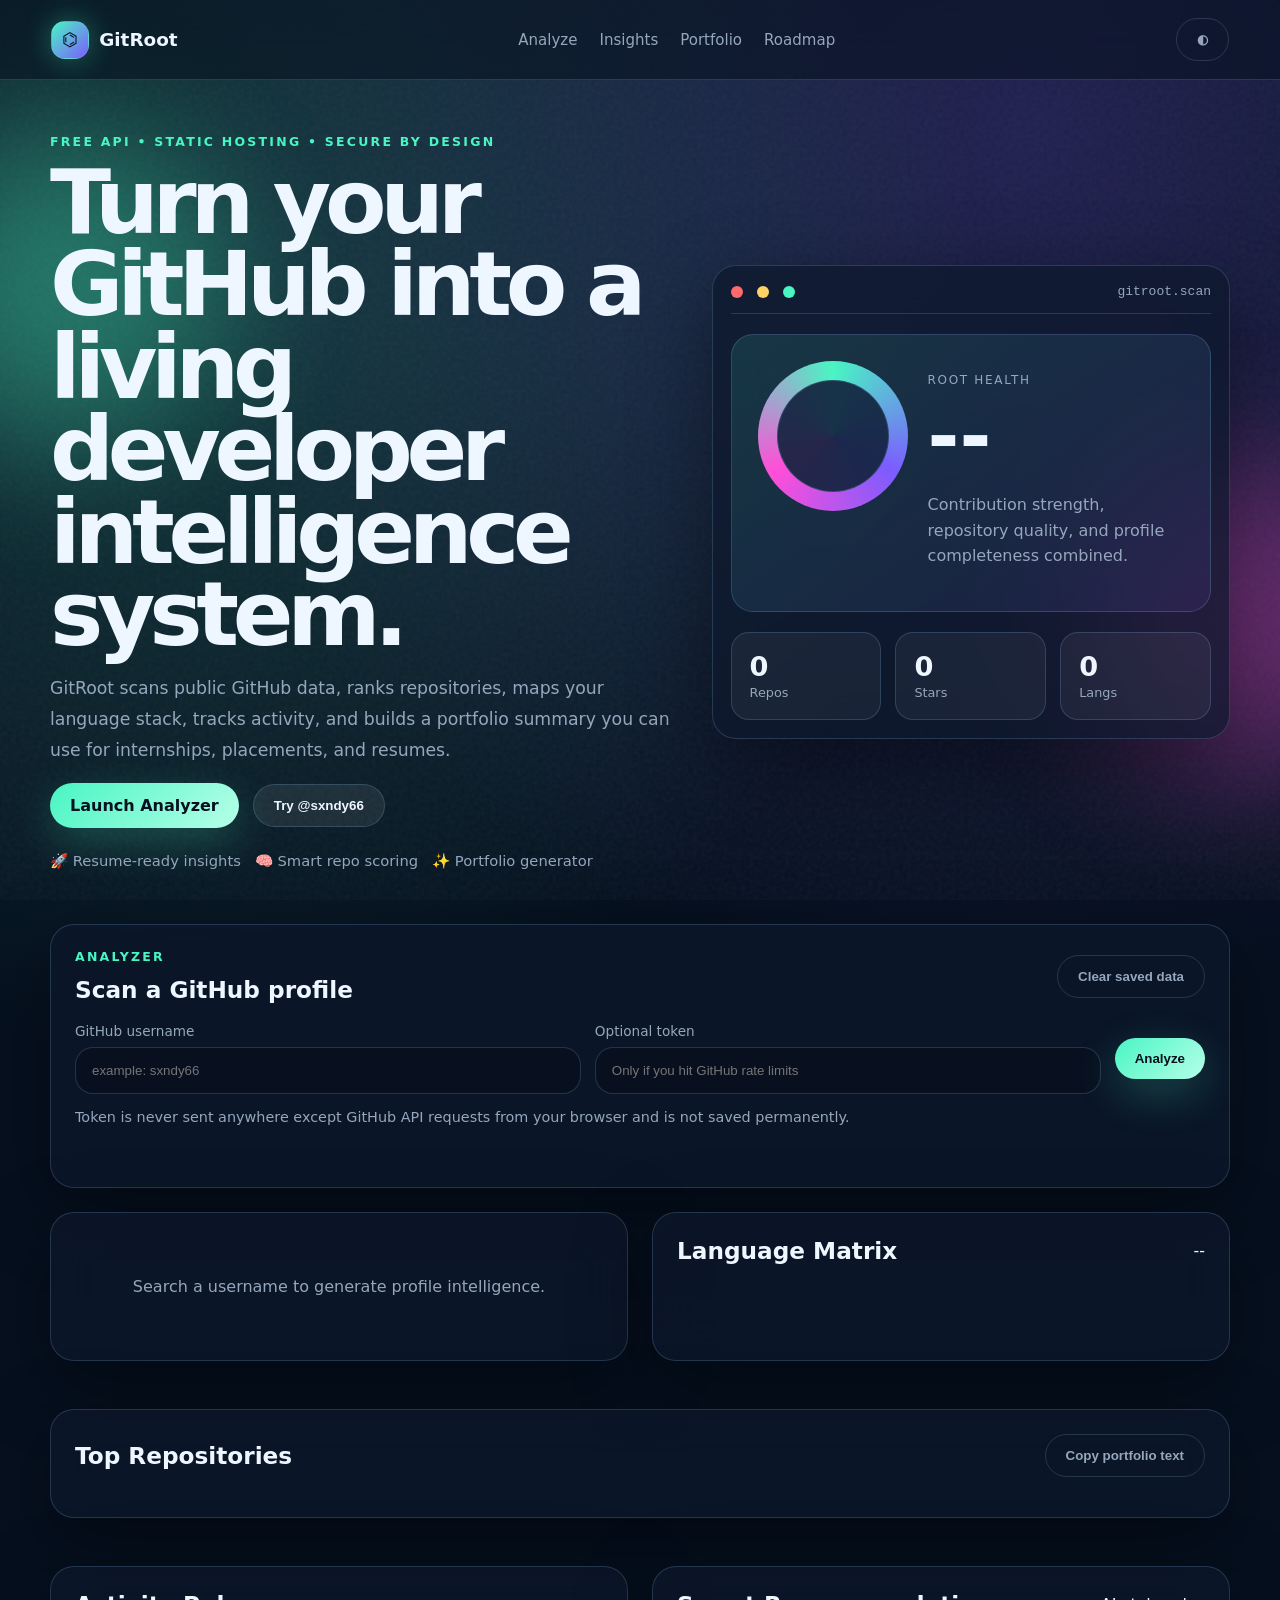
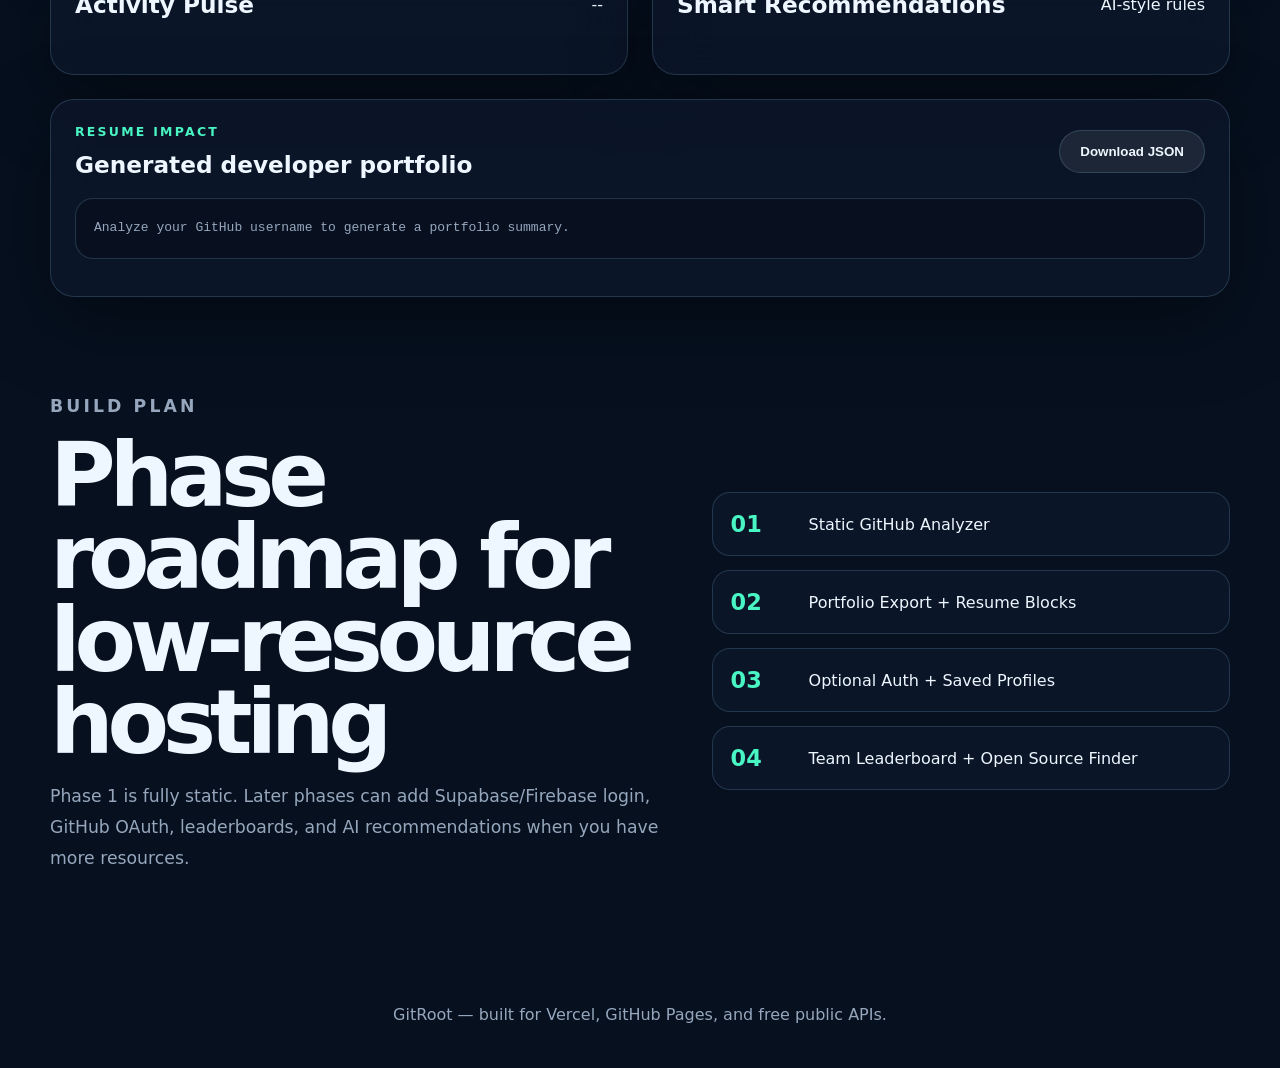
==== index.html @ e147840c "Add files via upload" ====
<!DOCTYPE html>
<html lang="en">
<head>
  <meta charset="UTF-8" />
  <meta name="viewport" content="width=device-width, initial-scale=1.0" />
  <meta name="description" content="GitRoot is a futuristic GitHub intelligence dashboard for developers, students, and open-source builders." />
  <meta name="theme-color" content="#07111f" />
  <meta property="og:title" content="GitRoot — GitHub Contribution Intelligence" />
  <meta property="og:description" content="Analyze GitHub profiles, repositories, languages, activity, and generate a developer portfolio using free GitHub APIs." />
  <meta property="og:type" content="website" />
  <title>GitRoot — Developer Intelligence Dashboard</title>
  <link rel="stylesheet" href="styles.css" />
</head>
<body>
  <div class="noise" aria-hidden="true"></div>
  <div class="orb orb-a" aria-hidden="true"></div>
  <div class="orb orb-b" aria-hidden="true"></div>

  <header class="nav">
    <a class="logo" href="#top" aria-label="GitRoot home">
      <span class="logo-mark">⌬</span><span>GitRoot</span>
    </a>
    <nav class="nav-links" aria-label="Main navigation">
      <a href="#analyzer">Analyze</a>
      <a href="#insights">Insights</a>
      <a href="#portfolio">Portfolio</a>
      <a href="#roadmap">Roadmap</a>
    </nav>
    <button id="themeBtn" class="ghost-btn" type="button" aria-label="Toggle theme">◐</button>
  </header>

  <main id="top">
    <section class="hero section-grid">
      <div class="hero-copy reveal">
        <p class="eyebrow">Free API • Static hosting • Secure by design</p>
        <h1>Turn your GitHub into a living developer intelligence system.</h1>
        <p class="hero-text">GitRoot scans public GitHub data, ranks repositories, maps your language stack, tracks activity, and builds a portfolio summary you can use for internships, placements, and resumes.</p>
        <div class="hero-actions">
          <a class="primary-btn" href="#analyzer">Launch Analyzer</a>
          <button class="secondary-btn" id="demoBtn" type="button">Try @sxndy66</button>
        </div>
        <div class="trust-row" aria-label="Project benefits">
          <span>🚀 Resume-ready insights</span><span>🧠 Smart repo scoring</span><span>✨ Portfolio generator</span>
        </div>
      </div>
      <div class="hero-panel reveal delay-1" aria-label="GitRoot preview">
        <div class="terminal-top"><span></span><span></span><span></span><p>gitroot.scan</p></div>
        <div class="holo-card tilt-card">
          <div class="scan-ring"><span></span></div>
          <div>
            <p class="mini-label">Root Health</p>
            <strong id="heroScore">--</strong>
            <p class="mini-copy">Contribution strength, repository quality, and profile completeness combined.</p>
          </div>
        </div>
        <div class="floating-metrics">
          <div><b id="heroRepos">0</b><span>Repos</span></div>
          <div><b id="heroStars">0</b><span>Stars</span></div>
          <div><b id="heroLangs">0</b><span>Langs</span></div>
        </div>
      </div>
    </section>

    <section id="analyzer" class="panel reveal">
      <div class="panel-head">
        <div>
          <p class="eyebrow">Analyzer</p>
          <h2>Scan a GitHub profile</h2>
        </div>
        <button id="clearBtn" class="ghost-btn" type="button">Clear saved data</button>
      </div>
      <form id="scanForm" class="scan-form">
        <label class="input-shell">
          <span>GitHub username</span>
          <input id="username" type="text" placeholder="example: sxndy66" autocomplete="off" required />
        </label>
        <label class="input-shell token-shell">
          <span>Optional token</span>
          <input id="token" type="password" placeholder="Only if you hit GitHub rate limits" autocomplete="off" />
        </label>
        <button class="primary-btn scan-btn" type="submit">Analyze</button>
      </form>
      <p class="secure-note">Token is never sent anywhere except GitHub API requests from your browser and is not saved permanently.</p>
      <div id="status" class="status" role="status" aria-live="polite"></div>
    </section>

    <section id="insights" class="dashboard">
      <article class="profile-card panel reveal">
        <div id="profileEmpty" class="empty-state">Search a username to generate profile intelligence.</div>
        <div id="profileView" hidden>
          <div class="profile-top">
            <img id="avatar" alt="GitHub avatar" />
            <div>
              <h2 id="displayName">Developer</h2>
              <a id="profileLink" href="#" target="_blank" rel="noopener">@username</a>
              <p id="bio">No bio found.</p>
            </div>
          </div>
          <div class="kpi-grid">
            <div><b id="score">0</b><span>Root Score</span></div>
            <div><b id="repoCount">0</b><span>Repos</span></div>
            <div><b id="followerCount">0</b><span>Followers</span></div>
            <div><b id="publicGists">0</b><span>Gists</span></div>
          </div>
        </div>
      </article>

      <article class="panel reveal delay-1">
        <div class="panel-head compact"><h2>Language Matrix</h2><span id="langMeta">--</span></div>
        <div id="languageBars" class="bar-list"></div>
      </article>

      <article class="panel reveal delay-2 wide">
        <div class="panel-head compact"><h2>Top Repositories</h2><button id="copyPortfolioBtn" class="ghost-btn" type="button">Copy portfolio text</button></div>
        <div id="repoGrid" class="repo-grid"></div>
      </article>

      <article class="panel reveal delay-1">
        <div class="panel-head compact"><h2>Activity Pulse</h2><span id="eventMeta">--</span></div>
        <div id="eventList" class="event-list"></div>
      </article>

      <article class="panel reveal delay-2">
        <div class="panel-head compact"><h2>Smart Recommendations</h2><span>AI-style rules</span></div>
        <ul id="recommendations" class="recommendations"></ul>
      </article>
    </section>

    <section id="portfolio" class="panel portfolio-panel reveal">
      <div class="panel-head">
        <div><p class="eyebrow">Resume impact</p><h2>Generated developer portfolio</h2></div>
        <button id="downloadBtn" class="secondary-btn" type="button">Download JSON</button>
      </div>
      <pre id="portfolioText">Analyze your GitHub username to generate a portfolio summary.</pre>
    </section>

    <section id="roadmap" class="roadmap section-grid">
      <div class="reveal">
        <p class="eyebrow">Build plan</p>
        <h2>Phase roadmap for low-resource hosting</h2>
        <p>Phase 1 is fully static. Later phases can add Supabase/Firebase login, GitHub OAuth, leaderboards, and AI recommendations when you have more resources.</p>
      </div>
      <div class="timeline reveal delay-1">
        <div><b>01</b><span>Static GitHub Analyzer</span></div>
        <div><b>02</b><span>Portfolio Export + Resume Blocks</span></div>
        <div><b>03</b><span>Optional Auth + Saved Profiles</span></div>
        <div><b>04</b><span>Team Leaderboard + Open Source Finder</span></div>
      </div>
    </section>
  </main>

  <footer class="footer">
    <p>GitRoot — built for Vercel, GitHub Pages, and free public APIs.</p>
  </footer>

  <script src="script.js"></script>
</body>
</html>
---- styles.css ----
:root{
  --bg:#06101f;--surface:rgba(13,24,44,.72);--surface-2:rgba(19,35,62,.92);--text:#eef6ff;--muted:#96a7bd;--line:rgba(154,208,255,.18);--accent:#49f5c3;--accent-2:#7c5cff;--hot:#ff4fd8;--warn:#ffd166;--danger:#ff6b6b;--shadow:0 24px 80px rgba(0,0,0,.38);--radius:24px
}
[data-theme="light"]{--bg:#f4f8ff;--surface:rgba(255,255,255,.78);--surface-2:#fff;--text:#0a1324;--muted:#607086;--line:rgba(20,40,75,.13);--shadow:0 24px 70px rgba(30,80,130,.18)}
*{box-sizing:border-box}html{scroll-behavior:smooth}body{margin:0;font-family:Inter,ui-sans-serif,system-ui,-apple-system,Segoe UI,Roboto,Arial,sans-serif;background:radial-gradient(circle at 15% 10%,rgba(73,245,195,.18),transparent 30%),radial-gradient(circle at 80% 5%,rgba(124,92,255,.22),transparent 32%),var(--bg);color:var(--text);min-height:100vh;overflow-x:hidden}.noise{position:fixed;inset:0;pointer-events:none;opacity:.15;background-image:url("data:image/svg+xml,%3Csvg viewBox='0 0 256 256' xmlns='http://www.w3.org/2000/svg'%3E%3Cfilter id='n'%3E%3CfeTurbulence type='fractalNoise' baseFrequency='.8' numOctaves='3'/%3E%3C/filter%3E%3Crect width='100%25' height='100%25' filter='url(%23n)' opacity='.35'/%3E%3C/svg%3E")}.orb{position:fixed;width:320px;height:320px;border-radius:50%;filter:blur(70px);opacity:.34;pointer-events:none;animation:float 8s ease-in-out infinite}.orb-a{background:var(--accent);left:-100px;top:130px}.orb-b{background:var(--hot);right:-130px;bottom:120px;animation-delay:-3s}@keyframes float{50%{transform:translate3d(0,-30px,0) scale(1.05)}}a{color:inherit}.nav{position:sticky;top:0;z-index:10;display:flex;align-items:center;justify-content:space-between;gap:20px;padding:18px clamp(16px,4vw,54px);backdrop-filter:blur(22px);border-bottom:1px solid var(--line);background:rgba(6,16,31,.56)}[data-theme="light"] .nav{background:rgba(244,248,255,.72)}.logo{display:flex;align-items:center;gap:10px;text-decoration:none;font-weight:900;font-size:1.15rem}.logo-mark{display:grid;place-items:center;width:38px;height:38px;border:1px solid var(--line);border-radius:14px;background:linear-gradient(135deg,var(--accent),var(--accent-2));color:#03101b;box-shadow:0 0 28px rgba(73,245,195,.35)}.nav-links{display:flex;gap:22px;color:var(--muted);font-size:.94rem}.nav-links a{text-decoration:none}.nav-links a:hover{color:var(--accent)}main{width:min(1180px,calc(100% - 32px));margin:auto}.section-grid{display:grid;grid-template-columns:1.1fr .9fr;gap:28px;align-items:center}.hero{min-height:calc(100vh - 76px);padding:54px 0}.eyebrow{margin:0 0 12px;color:var(--accent);font-size:.78rem;letter-spacing:.18em;text-transform:uppercase;font-weight:800}.hero h1,.roadmap h2{font-size:clamp(2.4rem,7vw,5.8rem);line-height:.92;letter-spacing:-.07em;margin:0}.hero-text,.roadmap p{color:var(--muted);font-size:1.08rem;max-width:660px;line-height:1.8}.hero-actions,.trust-row,.panel-head,.scan-form,.profile-top,.terminal-top,.floating-metrics{display:flex;align-items:center;gap:14px}.primary-btn,.secondary-btn,.ghost-btn{border:0;border-radius:999px;padding:13px 20px;font-weight:850;cursor:pointer;text-decoration:none;transition:.2s transform,.2s border,.2s background}.primary-btn{background:linear-gradient(135deg,var(--accent),#b6ffe8);color:#06101f;box-shadow:0 14px 44px rgba(73,245,195,.23)}.secondary-btn{background:rgba(255,255,255,.08);color:var(--text);border:1px solid var(--line)}.ghost-btn{background:transparent;color:var(--muted);border:1px solid var(--line)}button:hover,.primary-btn:hover,.secondary-btn:hover{transform:translateY(-2px)}.trust-row{flex-wrap:wrap;color:var(--muted);font-size:.92rem;margin-top:24px}.hero-panel,.panel{border:1px solid var(--line);background:var(--surface);box-shadow:var(--shadow);border-radius:var(--radius);backdrop-filter:blur(24px)}.hero-panel{padding:18px;perspective:1000px}.terminal-top{justify-content:flex-start;border-bottom:1px solid var(--line);padding-bottom:14px;color:var(--muted)}.terminal-top span{width:12px;height:12px;border-radius:50%;background:var(--danger)}.terminal-top span:nth-child(2){background:var(--warn)}.terminal-top span:nth-child(3){background:var(--accent)}.terminal-top p{margin:0 0 0 auto;font-family:monospace}.holo-card{margin:20px 0;padding:26px;border:1px solid var(--line);border-radius:22px;background:linear-gradient(145deg,rgba(73,245,195,.12),rgba(124,92,255,.1));display:grid;grid-template-columns:150px 1fr;gap:20px;transform-style:preserve-3d}.scan-ring{height:150px;border-radius:50%;display:grid;place-items:center;background:conic-gradient(var(--accent),var(--accent-2),var(--hot),var(--accent));animation:spin 5s linear infinite}.scan-ring span{width:112px;height:112px;border-radius:50%;background:var(--surface-2);border:1px solid var(--line)}@keyframes spin{to{transform:rotate(360deg)}}.mini-label{color:var(--muted);text-transform:uppercase;letter-spacing:.14em;font-size:.75rem}.holo-card strong{font-size:4.8rem;line-height:1}.mini-copy{color:var(--muted);line-height:1.6}.floating-metrics{display:grid;grid-template-columns:repeat(3,1fr)}.floating-metrics div,.kpi-grid div{padding:18px;border:1px solid var(--line);border-radius:18px;background:rgba(255,255,255,.05)}.floating-metrics b,.kpi-grid b{display:block;font-size:1.7rem}.floating-metrics span,.kpi-grid span{color:var(--muted);font-size:.8rem}.panel{padding:24px;margin-bottom:24px}.panel-head{justify-content:space-between;margin-bottom:20px}.panel-head h2{margin:0;font-size:1.45rem}.compact{margin-bottom:16px}.scan-form{display:grid;grid-template-columns:1fr 1fr auto}.input-shell{display:grid;gap:8px}.input-shell span{color:var(--muted);font-size:.85rem}input{width:100%;border:1px solid var(--line);background:rgba(0,0,0,.18);color:var(--text);padding:15px 16px;border-radius:18px;outline:none}input:focus{border-color:var(--accent);box-shadow:0 0 0 4px rgba(73,245,195,.12)}.secure-note,.status{color:var(--muted);font-size:.9rem}.status{min-height:24px}.dashboard{display:grid;grid-template-columns:1fr 1fr;gap:24px}.wide{grid-column:1/-1}.empty-state{color:var(--muted);padding:40px;text-align:center}.profile-top{align-items:flex-start}.profile-top img{width:92px;height:92px;border-radius:26px;border:1px solid var(--line)}.profile-top h2{margin:0}.profile-top p{color:var(--muted);line-height:1.6}.kpi-grid{display:grid;grid-template-columns:repeat(4,1fr);gap:12px;margin-top:18px}.bar-list,.event-list,.recommendations{display:grid;gap:12px}.bar-item{display:grid;gap:8px}.bar-meta{display:flex;justify-content:space-between;color:var(--muted);font-size:.9rem}.bar-track{height:12px;background:rgba(255,255,255,.08);border-radius:999px;overflow:hidden}.bar-fill{height:100%;border-radius:inherit;background:linear-gradient(90deg,var(--accent),var(--accent-2));width:0;transition:width .8s ease}.repo-grid{display:grid;grid-template-columns:repeat(3,1fr);gap:14px}.repo-card{padding:18px;border:1px solid var(--line);border-radius:18px;background:rgba(255,255,255,.045);min-height:170px}.repo-card a{font-weight:900;text-decoration:none;color:var(--accent)}.repo-card p{color:var(--muted);line-height:1.55}.repo-meta{display:flex;gap:12px;flex-wrap:wrap;color:var(--muted);font-size:.86rem}.event-item{padding:14px;border-left:3px solid var(--accent);background:rgba(255,255,255,.045);border-radius:14px;color:var(--muted)}.recommendations{padding-left:20px;color:var(--muted);line-height:1.65}.portfolio-panel pre{white-space:pre-wrap;line-height:1.75;color:var(--muted);background:rgba(0,0,0,.18);border:1px solid var(--line);border-radius:18px;padding:18px;overflow:auto}.roadmap{padding:70px 0}.timeline{display:grid;gap:14px}.timeline div{display:grid;grid-template-columns:64px 1fr;gap:14px;align-items:center;padding:18px;border:1px solid var(--line);border-radius:18px;background:var(--surface)}.timeline b{color:var(--accent);font-size:1.4rem}.footer{text-align:center;color:var(--muted);padding:28px}.reveal{opacity:0;transform:translateY(22px);animation:reveal .8s ease forwards}.delay-1{animation-delay:.15s}.delay-2{animation-delay:.3s}@keyframes reveal{to{opacity:1;transform:none}}@media(max-width:900px){.section-grid,.dashboard,.scan-form{grid-template-columns:1fr}.repo-grid{grid-template-columns:1fr}.nav-links{display:none}.hero{min-height:auto;padding:42px 0}.holo-card{grid-template-columns:1fr;text-align:center}.scan-ring{margin:auto}.kpi-grid{grid-template-columns:repeat(2,1fr)}.token-shell{display:none}}@media(max-width:520px){main{width:min(100% - 20px,1180px)}.panel,.hero-panel{padding:16px}.hero h1{font-size:2.7rem}.floating-metrics{grid-template-columns:1fr}.profile-top{display:grid}.kpi-grid{grid-template-columns:1fr}.panel-head{align-items:flex-start;flex-direction:column}.hero-actions{flex-direction:column;align-items:stretch}.primary-btn,.secondary-btn,.ghost-btn{text-align:center}}
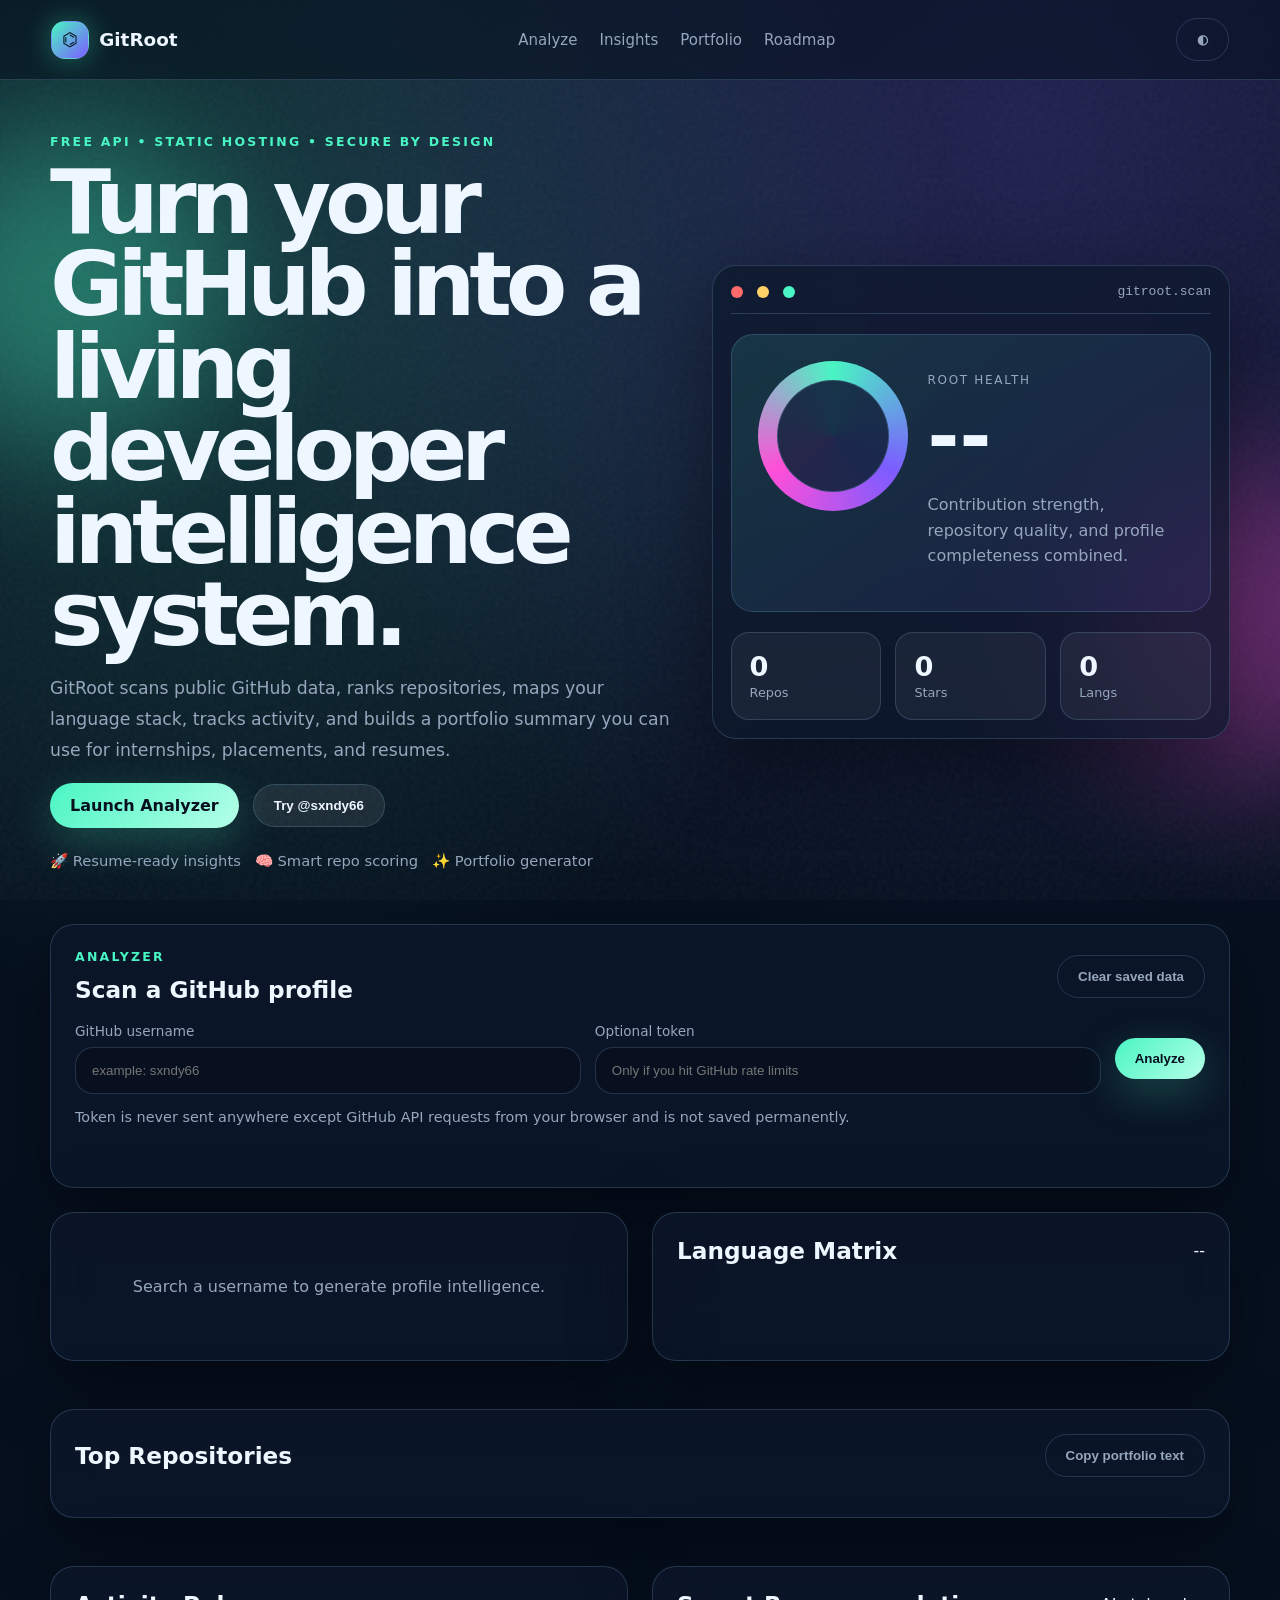
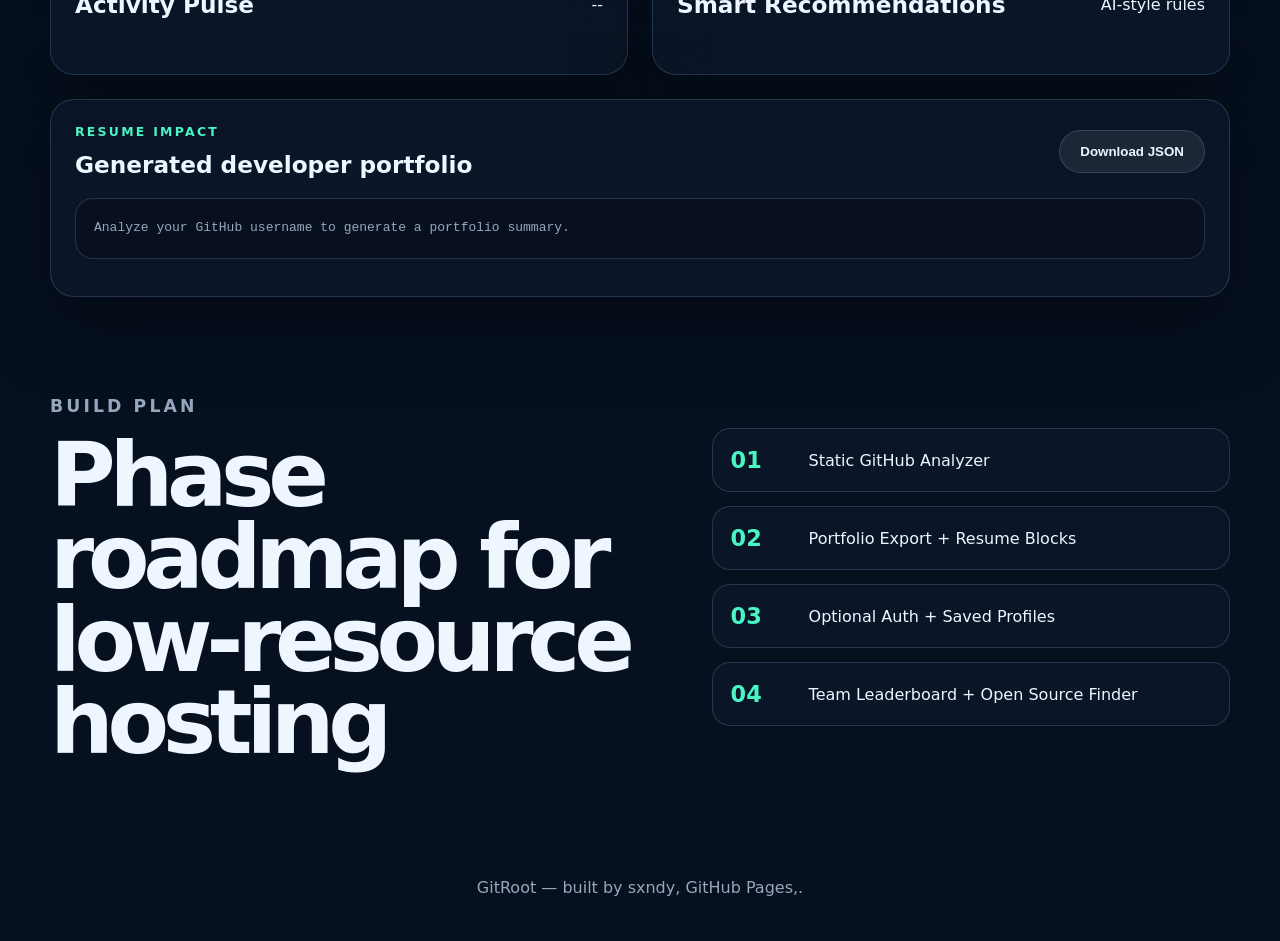
==== commit 05066fc1: "Update index.html" ====
--- a/index.html
+++ b/index.html
@@ -138,7 +138,6 @@
       <div class="reveal">
         <p class="eyebrow">Build plan</p>
         <h2>Phase roadmap for low-resource hosting</h2>
-        <p>Phase 1 is fully static. Later phases can add Supabase/Firebase login, GitHub OAuth, leaderboards, and AI recommendations when you have more resources.</p>
       </div>
       <div class="timeline reveal delay-1">
         <div><b>01</b><span>Static GitHub Analyzer</span></div>
@@ -150,7 +149,7 @@
   </main>
 
   <footer class="footer">
-    <p>GitRoot — built for Vercel, GitHub Pages, and free public APIs.</p>
+    <p>GitRoot — built by sxndy, GitHub Pages,.</p>
   </footer>
 
   <script src="script.js"></script>
